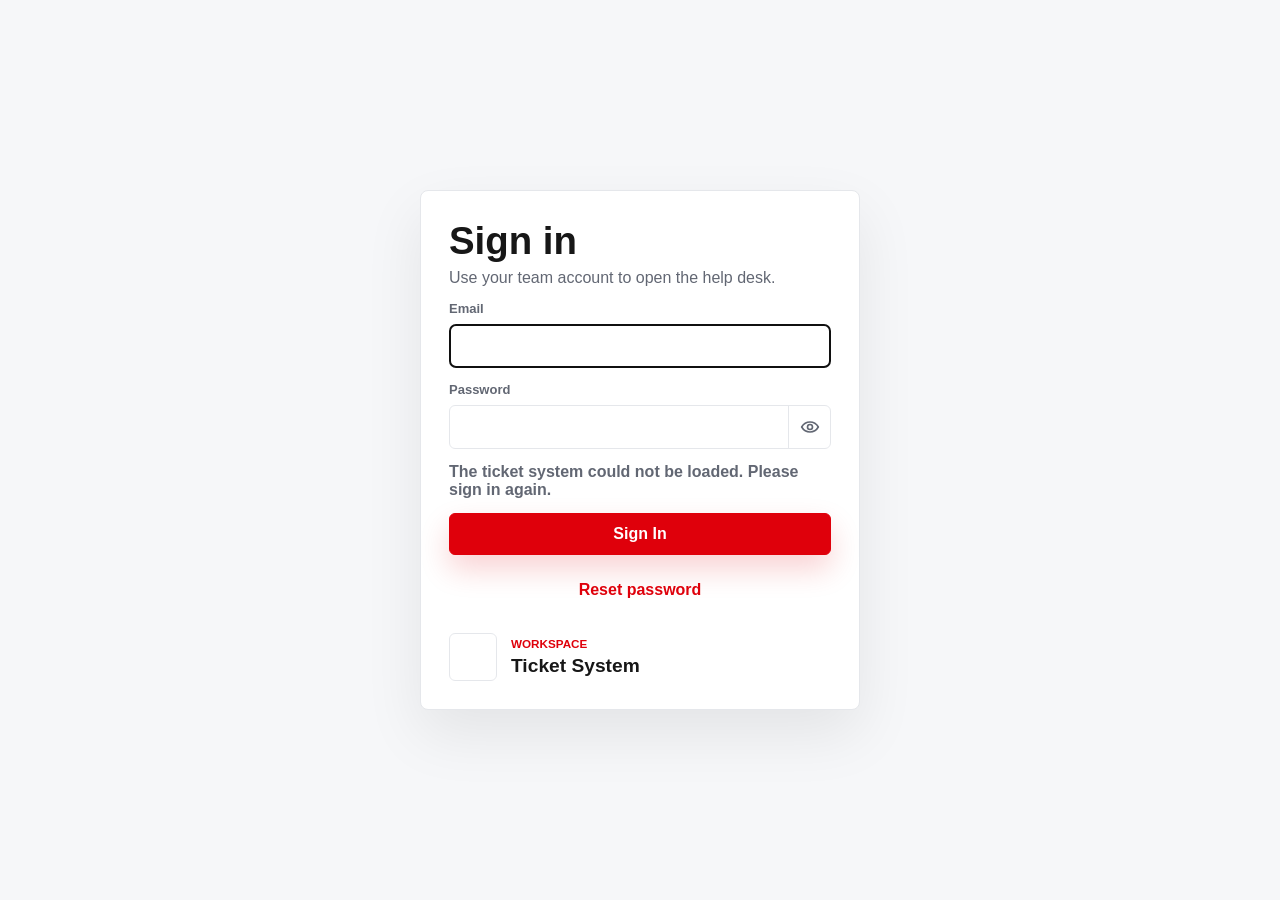
==== tickets/index.html @ 711ee420 "Tie users to companies" ====
<!doctype html>
<html lang="en">
  <head>
    <meta charset="UTF-8" />
    <meta name="viewport" content="width=device-width, initial-scale=1.0" />
    <title>Ticket System</title>
    <link rel="icon" href="/favicon.ico?v=ineedawebsite-20260621" type="image/x-icon" sizes="any" />
    <link rel="shortcut icon" href="/favicon.ico?v=ineedawebsite-20260621" type="image/x-icon" />
    <link rel="stylesheet" href="styles.css?v=20260627-user-companies" />
  </head>
  <body>
    <section class="login-screen" id="loginScreen">
      <div class="login-card" id="loginCard">
        <div class="brand">
          <div class="brand-logo" aria-hidden="true">
            <img data-brand-logo src="/logo.png" alt="" />
            <span>TS</span>
          </div>
          <div>
            <p class="eyebrow" data-brand-workspace>Workspace</p>
            <h1 data-brand-title>Ticket System</h1>
          </div>
        </div>

        <form class="login-form" id="loginForm">
          <div>
            <h2>Sign in</h2>
            <p>Use your team account to open the help desk.</p>
          </div>
          <label>
            Email
            <input id="loginEmail" type="email" autocomplete="username" required />
          </label>
          <label>
            Password
            <span class="password-control">
              <input id="loginPassword" type="password" autocomplete="current-password" required />
              <button class="password-toggle" id="toggleLoginPassword" type="button" data-password-toggle data-password-target="loginPassword" aria-label="Show password" aria-pressed="false">
                <svg class="eye-open" viewBox="0 0 24 24" aria-hidden="true" focusable="false">
                  <path d="M2 12s3.5-6 10-6 10 6 10 6-3.5 6-10 6S2 12 2 12z" />
                  <circle cx="12" cy="12" r="3" />
                </svg>
                <svg class="eye-closed" viewBox="0 0 24 24" aria-hidden="true" focusable="false">
                  <path d="M2 12s3.5-6 10-6c2.4 0 4.4.8 6 2" />
                  <path d="M22 12s-3.5 6-10 6c-2.4 0-4.4-.8-6-2" />
                  <path d="M9.9 9.9a3 3 0 0 1 4.2 4.2" />
                  <path d="M3 3l18 18" />
                </svg>
              </button>
            </span>
          </label>
          <p class="form-error" id="loginError" role="alert"></p>
          <button class="primary-button" type="submit">Sign In</button>
          <button class="link-button login-link" id="forgotPasswordButton" type="button">Reset password</button>
        </form>

        <form class="login-form" id="passwordResetRequestForm" hidden>
          <div>
            <h2>Reset password</h2>
            <p>Enter your account email and we will send a reset link.</p>
          </div>
          <label>
            Email
            <input id="resetEmailInput" type="email" autocomplete="username" required />
          </label>
          <p class="form-message" id="resetRequestMessage" role="status"></p>
          <button class="primary-button" type="submit">Send Reset Link</button>
          <button class="link-button login-link" id="backToLoginFromResetRequest" type="button">Back to Sign In</button>
        </form>

        <form class="login-form" id="passwordResetForm" hidden>
          <div>
            <h2>Set new password</h2>
            <p>Use at least 10 characters for your new password.</p>
          </div>
          <input id="resetPasswordToken" type="hidden" />
          <label>
            New password
            <span class="password-control">
              <input id="resetPasswordInput" type="password" autocomplete="new-password" minlength="10" required />
              <button class="password-toggle" type="button" data-password-toggle data-password-target="resetPasswordInput" aria-label="Show password" aria-pressed="false">
                <svg class="eye-open" viewBox="0 0 24 24" aria-hidden="true" focusable="false">
                  <path d="M2 12s3.5-6 10-6 10 6 10 6-3.5 6-10 6S2 12 2 12z" />
                  <circle cx="12" cy="12" r="3" />
                </svg>
                <svg class="eye-closed" viewBox="0 0 24 24" aria-hidden="true" focusable="false">
                  <path d="M2 12s3.5-6 10-6c2.4 0 4.4.8 6 2" />
                  <path d="M22 12s-3.5 6-10 6c-2.4 0-4.4-.8-6-2" />
                  <path d="M9.9 9.9a3 3 0 0 1 4.2 4.2" />
                  <path d="M3 3l18 18" />
                </svg>
              </button>
            </span>
          </label>
          <label>
            Confirm new password
            <span class="password-control">
              <input id="resetPasswordConfirmInput" type="password" autocomplete="new-password" minlength="10" required />
              <button class="password-toggle" type="button" data-password-toggle data-password-target="resetPasswordConfirmInput" aria-label="Show password" aria-pressed="false">
                <svg class="eye-open" viewBox="0 0 24 24" aria-hidden="true" focusable="false">
                  <path d="M2 12s3.5-6 10-6 10 6 10 6-3.5 6-10 6S2 12 2 12z" />
                  <circle cx="12" cy="12" r="3" />
                </svg>
                <svg class="eye-closed" viewBox="0 0 24 24" aria-hidden="true" focusable="false">
                  <path d="M2 12s3.5-6 10-6c2.4 0 4.4.8 6 2" />
                  <path d="M22 12s-3.5 6-10 6c-2.4 0-4.4-.8-6-2" />
                  <path d="M9.9 9.9a3 3 0 0 1 4.2 4.2" />
                  <path d="M3 3l18 18" />
                </svg>
              </button>
            </span>
          </label>
          <p class="form-message" id="resetPasswordMessage" role="status"></p>
          <button class="primary-button" type="submit">Reset Password</button>
          <button class="link-button login-link" id="backToLoginFromResetPassword" type="button">Back to Sign In</button>
        </form>

        <form class="login-form" id="passwordChangeForm" hidden>
          <div>
            <h2>Set password</h2>
            <p>Create your private password before entering the ticket system.</p>
          </div>
          <label>
            Current password
            <input id="currentPasswordInput" type="password" autocomplete="current-password" required />
          </label>
          <label>
            New password
            <input id="newPasswordInput" type="password" autocomplete="new-password" minlength="10" required />
          </label>
          <label>
            Confirm password
            <input id="confirmPasswordInput" type="password" autocomplete="new-password" minlength="10" required />
          </label>
          <p class="form-error" id="passwordChangeError" role="alert"></p>
          <button class="primary-button" type="submit">Save Password</button>
        </form>
      </div>
    </section>

    <div class="app-shell" id="appShell" hidden>
      <aside class="sidebar" aria-label="Ticket system navigation">
        <div class="brand">
          <div class="brand-logo" aria-hidden="true">
            <img data-brand-logo src="/logo.png" alt="" />
            <span>TS</span>
          </div>
          <div>
            <p class="eyebrow" data-brand-workspace>Workspace</p>
            <h1 data-brand-title>Ticket System</h1>
          </div>
        </div>

        <nav class="nav-list" aria-label="Primary">
          <button class="nav-item active" id="dashboardNav" type="button" data-view="dashboard">
            <span aria-hidden="true">⌂</span>
            <span>Dashboard</span>
          </button>
          <button class="nav-item" id="ticketsNav" type="button" data-view="tickets">
            <span aria-hidden="true">▤</span>
            <span>Tickets</span>
          </button>
          <button class="nav-item" id="reportsNav" type="button" data-view="reports">
            <span aria-hidden="true">◷</span>
            <span>Reports</span>
          </button>
          <button class="nav-item" id="aiChatNav" type="button" data-view="ai-chat">
            <span class="nav-icon" aria-hidden="true">
              <svg viewBox="0 0 24 24" focusable="false">
                <path d="M12 3l1.7 4.6L18 9.3l-4.3 1.7L12 15.5 10.3 11 6 9.3l4.3-1.7L12 3z" />
                <path d="M19 14l.9 2.4 2.1.9-2.1.8-.9 2.4-.9-2.4-2.1-.8 2.1-.9L19 14z" />
                <path d="M5 14l.8 2.1L8 17l-2.2.9L5 20l-.8-2.1L2 17l2.2-.9L5 14z" />
              </svg>
            </span>
            <span>AI Chat</span>
          </button>
          <button class="nav-item" id="settingsNav" type="button" data-view="settings">
            <span class="nav-icon" aria-hidden="true">
              <svg viewBox="0 0 24 24" focusable="false">
                <path d="M12 2.5l1.6 2.7 3.1.7.3 3.2 2.4 2-2.4 2 .3 3.2-3.1.7-1.6 2.7-2.2-2.3-3.1-.7-.3-3.2-2.4-2 2.4-2-.3-3.2 3.1-.7L12 2.5z" />
                <circle cx="12" cy="12" r="3.2" />
              </svg>
            </span>
            <span>Settings</span>
          </button>
        </nav>

        <button class="primary-button sidebar-create" id="newTicketButton" type="button">
          <span aria-hidden="true">＋</span>
          New Ticket
        </button>

        <div class="sidebar-section">
          <p class="section-label">Summary</p>
          <div class="mini-stat">
            <span>Open</span>
            <strong id="openCount">0</strong>
          </div>
          <div class="mini-stat">
            <span>Urgent</span>
            <strong id="urgentCount">0</strong>
          </div>
          <div class="mini-stat">
            <span>Resolved</span>
            <strong id="resolvedCount">0</strong>
          </div>
        </div>

        <div class="account-panel">
          <div>
            <span class="account-name-line">
              <span id="currentUserName">Signed in</span>
              <button class="theme-toggle" id="themeToggleButton" type="button" aria-label="Switch to dark mode" title="Switch to dark mode">
                <svg class="theme-sun" viewBox="0 0 24 24" aria-hidden="true" focusable="false">
                  <circle cx="12" cy="12" r="4" />
                  <path d="M12 2v2" />
                  <path d="M12 20v2" />
                  <path d="M4.9 4.9l1.4 1.4" />
                  <path d="M17.7 17.7l1.4 1.4" />
                  <path d="M2 12h2" />
                  <path d="M20 12h2" />
                  <path d="M4.9 19.1l1.4-1.4" />
                  <path d="M17.7 6.3l1.4-1.4" />
                </svg>
                <svg class="theme-moon" viewBox="0 0 24 24" aria-hidden="true" focusable="false">
                  <path d="M20 15.4A8 8 0 0 1 8.6 4 7 7 0 1 0 20 15.4z" />
                </svg>
              </button>
            </span>
            <small id="currentUserRole"></small>
          </div>
          <button class="secondary-button" id="logoutButton" type="button">Log Out</button>
        </div>
      </aside>

      <main class="main-content">
        <section class="dashboard-view" id="dashboardView">
          <header class="topbar">
            <div>
              <p class="eyebrow">Support Operations</p>
              <h2>Dashboard</h2>
            </div>
            <div class="topbar-actions">
              <button class="primary-button" id="newTicketTopButton" type="button">
                <span aria-hidden="true">＋</span>
                New Ticket
              </button>
            </div>
          </header>

          <section class="metrics-grid" aria-label="Queue metrics">
            <article class="metric">
              <span>New today</span>
              <strong id="newTodayCount">0</strong>
            </article>
            <article class="metric">
              <span>Average age</span>
              <strong id="averageAge">0d</strong>
            </article>
            <article class="metric">
              <span>Needs response</span>
              <strong id="needsResponseCount">0</strong>
            </article>
          </section>

          <section class="dashboard-grid">
            <article class="panel">
              <div class="panel-header">
                <div>
                  <p class="eyebrow">Workload</p>
                  <h3>Ticket Types</h3>
                </div>
              </div>
              <div class="type-summary" id="dashboardTypeSummary"></div>
            </article>

            <article class="panel">
              <div class="panel-header">
                <div>
                  <p class="eyebrow">Attention</p>
                  <h3>Priority Queue</h3>
                </div>
              </div>
              <div class="priority-list" id="priorityList"></div>
            </article>

            <article class="panel team-panel">
              <div class="panel-header">
                <div>
                  <p class="eyebrow">Team</p>
                  <h3>Users</h3>
                </div>
              </div>
              <div class="user-list" id="userList"></div>
            </article>
          </section>

          <section class="board" id="dashboardBoard" aria-label="Dashboard ticket board"></section>
        </section>

        <section class="tickets-view" id="ticketsView" hidden>
          <header class="queue-header">
            <div class="view-title">
              <div>
                <p class="eyebrow">Service Desk</p>
                <h2>All Active SR's</h2>
              </div>
            </div>
            <div class="quick-filters" id="typeFilters" aria-label="Quick filters"></div>
          </header>

          <section class="queue-tools" aria-label="Ticket filters">
            <div class="tool-buttons">
              <button class="outline-button" id="assigneeFilterButton" type="button">Assignees</button>
              <button class="outline-button" id="statusFilterButton" type="button">Statuses</button>
              <button class="outline-button" id="priorityFilterButton" type="button">Filters</button>
              <button class="link-button" id="clearFiltersButton" type="button">Clear All</button>
            </div>
            <label class="search-box">
              <span>⌕</span>
              <input id="searchInput" type="search" placeholder="Search in: ID, Title, Description, Notes" />
            </label>
          </section>

          <section class="filter-panel" id="filterPanel" hidden>
            <label>
              Status
              <select id="statusFilter">
                <option value="all">All statuses</option>
                <option value="New">New</option>
                <option value="Open">Open</option>
                <option value="In Progress">In Progress</option>
                <option value="Escalated">Escalated</option>
                <option value="Waiting on Customer">Waiting on Customer</option>
                <option value="User Responded">User Responded</option>
                <option value="Pending Vendor">Pending Vendor</option>
                <option value="On Hold">On Hold</option>
                <option value="Resolved">Resolved</option>
                <option value="Closed">Closed</option>
                <option value="Cancelled">Cancelled</option>
              </select>
            </label>
            <label>
              Assignee
              <select id="assigneeFilter"></select>
            </label>
            <label>
              Priority
              <select id="priorityFilter">
                <option value="all">All priorities</option>
                <option value="P1-Highest">P1-Highest</option>
                <option value="P2-High">P2-High</option>
                <option value="P3-Medium">P3-Medium</option>
                <option value="P4-Normal">P4-Normal</option>
                <option value="P5-Low">P5-Low</option>
              </select>
            </label>
          </section>

          <section class="table-wrap" aria-label="Service records">
            <table class="ticket-table">
              <thead>
                <tr>
                  <th><input id="selectAll" type="checkbox" aria-label="Select all tickets" /></th>
                  <th>ID</th>
                  <th>Status</th>
                  <th>Urgency</th>
                  <th>Request time</th>
                  <th>Request user</th>
                  <th>SR Type</th>
                  <th>Title</th>
                  <th>Priority</th>
                  <th>Assigned to</th>
                  <th>Category</th>
                  <th>Sub-Category</th>
                  <th>Modify User</th>
                </tr>
              </thead>
              <tbody id="ticketRows"></tbody>
            </table>
          </section>

          <footer class="queue-footer">
            <label>
              Page Size:
              <select id="pageSize">
                <option>25</option>
                <option>50</option>
                <option>100</option>
              </select>
            </label>
            <span id="pageSummary">0 - 0 of 0</span>
            <div class="pager">
              <button class="ghost-icon" type="button" aria-label="Previous page">‹</button>
              <button class="ghost-icon" type="button" aria-label="Next page">›</button>
            </div>
          </footer>
        </section>

        <section class="reports-view" id="reportsView" hidden>
          <header class="topbar">
            <div>
              <p class="eyebrow">Support Operations</p>
              <h2>Reports</h2>
            </div>
          </header>

          <section class="metrics-grid" aria-label="Ticket report metrics">
            <article class="metric">
              <span>Total tickets</span>
              <strong id="reportTotalCount">0</strong>
            </article>
            <article class="metric">
              <span>Active tickets</span>
              <strong id="reportActiveCount">0</strong>
            </article>
            <article class="metric">
              <span>Done tickets</span>
              <strong id="reportResolvedCount">0</strong>
            </article>
            <article class="metric">
              <span>High priority</span>
              <strong id="reportPriorityCount">0</strong>
            </article>
          </section>

          <section class="dashboard-grid">
            <article class="panel">
              <div class="panel-header">
                <div>
                  <p class="eyebrow">Status</p>
                  <h3>Status Breakdown</h3>
                </div>
              </div>
              <div class="report-list" id="reportStatusList"></div>
            </article>

            <article class="panel">
              <div class="panel-header">
                <div>
                  <p class="eyebrow">Category</p>
                  <h3>Category Breakdown</h3>
                </div>
              </div>
              <div class="report-list" id="reportCategoryList"></div>
            </article>
          </section>
        </section>

        <section class="ai-chat-view" id="aiChatView" hidden>
          <header class="topbar">
            <div>
              <p class="eyebrow">OpenAI Support</p>
              <h2>AI Chat</h2>
            </div>
          </header>

          <section class="chat-shell" aria-label="AI support chat">
            <div class="chat-header">
              <h3>Support Assistant</h3>
              <span class="status-pill">Ready</span>
            </div>
            <div class="chat-messages" id="aiChatMessages" aria-live="polite"></div>
            <form class="chat-form" id="aiChatForm">
              <label class="sr-only" for="aiChatInput">AI chat message</label>
              <textarea id="aiChatInput" rows="3" placeholder="Message AI Chat"></textarea>
              <button class="primary-button" id="aiChatSend" type="submit">Send</button>
            </form>
          </section>
        </section>

        <section class="settings-view" id="settingsView" hidden>
          <header class="topbar">
            <div>
              <p class="eyebrow">Administration</p>
              <h2 id="settingsTitle">Settings</h2>
            </div>
            <div class="topbar-actions">
              <button class="secondary-button" id="settingsBackButton" type="button" hidden>Back to Settings</button>
              <button class="primary-button" id="saveSettingsButton" type="button" hidden>Save</button>
            </div>
          </header>

          <section class="settings-home" id="settingsHome" aria-label="Settings directory">
            <div class="settings-search">
              <input id="settingsDirectorySearch" type="search" placeholder="Find a setting" />
            </div>

            <div class="settings-directory">
              <section class="settings-group">
                <div class="settings-group-icon" aria-hidden="true">
                  <svg viewBox="0 0 24 24" focusable="false">
                    <rect x="4" y="4" width="6" height="6" rx="1.4" />
                    <rect x="14" y="4" width="6" height="6" rx="1.4" />
                    <rect x="4" y="14" width="6" height="6" rx="1.4" />
                    <rect x="14" y="14" width="6" height="6" rx="1.4" />
                  </svg>
                </div>
                <div>
                  <h3>Categories</h3>
                  <div class="settings-links">
                    <button class="settings-link" type="button" data-settings-open="categories">Manage Categories</button>
                  </div>
                </div>
              </section>

              <section class="settings-group">
                <div class="settings-group-icon" aria-hidden="true">
                  <svg viewBox="0 0 24 24" focusable="false">
                    <circle cx="9" cy="8" r="3.2" />
                    <path d="M3.5 19c.8-3.2 2.6-4.8 5.5-4.8s4.7 1.6 5.5 4.8" />
                    <path d="M16 7h4" />
                    <path d="M18 5v4" />
                    <path d="M16.5 14.5h4" />
                    <path d="M16.5 18h4" />
                  </svg>
                </div>
                <div>
                  <h3>User Management</h3>
                  <div class="settings-links">
                    <button class="settings-link" type="button" data-settings-open="admins">Admins</button>
                    <button class="settings-link" type="button" data-settings-open="end-users">End Users</button>
                    <button class="settings-link" type="button" data-settings-open="companies">Companies</button>
                  </div>
                </div>
              </section>

              <section class="settings-group">
                <div class="settings-group-icon" aria-hidden="true">
                  <svg viewBox="0 0 24 24" focusable="false">
                    <path d="M5 4h14v5H5z" />
                    <path d="M5 15h14v5H5z" />
                    <path d="M8 9v6" />
                    <path d="M16 9v6" />
                  </svg>
                </div>
                <div>
                  <h3>Templates & Fields</h3>
                  <div class="settings-links">
                    <button class="settings-link" type="button" data-settings-open="statuses">Status Settings</button>
                    <button class="settings-link" type="button" data-settings-open="priorities">Priority Settings</button>
                  </div>
                </div>
              </section>
            </div>
          </section>

          <section class="settings-editor" id="settingsEditor" hidden>
            <section class="settings-grid" aria-label="Ticket settings">
              <article class="panel settings-panel settings-detail-panel" data-settings-panel="priorities" hidden>
                <div class="panel-header">
                  <div>
                    <p class="eyebrow">Templates & Fields</p>
                    <h3>Priority Settings</h3>
                  </div>
                  <button class="secondary-button" id="addPriorityButton" type="button">Add</button>
                </div>
                <div class="settings-list compact-settings-list" id="prioritySettingsList"></div>
              </article>

              <article class="panel settings-panel settings-detail-panel" data-settings-panel="statuses" hidden>
                <div class="panel-header">
                  <div>
                    <p class="eyebrow">Templates & Fields</p>
                    <h3>Status Settings</h3>
                  </div>
                  <button class="secondary-button" id="addStatusButton" type="button">Add</button>
                </div>
                <div class="settings-list compact-settings-list" id="statusSettingsList"></div>
              </article>

              <article class="panel settings-panel settings-detail-panel tech-settings-panel" data-settings-panel="users" hidden>
                <div class="panel-header">
                  <div>
                    <p class="eyebrow">User Management</p>
                    <h3 id="userSettingsHeading">Admins</h3>
                  </div>
                </div>
                <form class="settings-form" id="addUserForm">
                  <input id="newUserName" placeholder="Name" required />
                  <input id="newUserEmail" type="email" placeholder="Email" required />
                  <select id="newUserRole">
                    <option>Tier 1 Tech</option>
                    <option>Tier 2 Tech</option>
                    <option>Admin</option>
                    <option>End User</option>
                  </select>
                  <select id="newUserCompany"></select>
                  <input id="newUserPassword" type="password" placeholder="Temporary password" minlength="10" required />
                  <label class="check-label"><input id="newUserIsTech" type="checkbox" checked /> Tech</label>
                  <label class="check-label"><input id="newUserPortalAccess" type="checkbox" checked /> Portal</label>
                  <label class="check-label"><input id="newUserCanMonitorCompanies" type="checkbox" /> Monitor all</label>
                  <button class="secondary-button" type="submit">Add</button>
                </form>
                <div class="settings-list user-settings-list" id="userSettingsList"></div>
              </article>

              <article class="panel settings-panel settings-detail-panel company-settings-panel" data-settings-panel="companies" hidden>
                <div class="panel-header">
                  <div>
                    <p class="eyebrow">User Management</p>
                    <h3>Companies</h3>
                  </div>
                  <button class="secondary-button" id="addCompanyButton" type="button">Add</button>
                </div>
                <div class="company-settings-layout">
                  <aside class="company-list" id="companySettingsList" aria-label="Companies"></aside>
                  <form class="company-form" id="companySettingsForm">
                    <input id="companyId" type="hidden" />
                    <div class="company-form-grid">
                      <label class="company-field-wide">
                        Name *
                        <input id="companyName" required maxlength="160" />
                      </label>
                      <label>
                        Workspace Name
                        <input id="companyWorkspaceLabel" maxlength="80" placeholder="Workspace" />
                      </label>
                      <label>
                        Ticket System Name
                        <input id="companyAppTitle" maxlength="120" placeholder="Ticket System" />
                      </label>
                      <label>
                        Phone
                        <input id="companyPhone" maxlength="60" />
                      </label>
                      <label>
                        Address
                        <input id="companyAddress" maxlength="190" />
                      </label>
                      <label>
                        Address 2
                        <input id="companyAddress2" maxlength="190" />
                      </label>
                      <label>
                        City
                        <input id="companyCity" maxlength="100" />
                      </label>
                      <label>
                        State
                        <input id="companyState" maxlength="80" />
                      </label>
                      <label>
                        Zip
                        <input id="companyZip" maxlength="30" />
                      </label>
                      <label>
                        Default Theme
                        <select id="companyTheme">
                          <option value="light">Light</option>
                          <option value="dark">Dark</option>
                        </select>
                      </label>
                      <label class="company-field-full">
                        Notes
                        <textarea id="companyNotes" rows="4" maxlength="2000"></textarea>
                      </label>
                    </div>

                    <section class="company-logo-section" aria-label="Company logo">
                      <div class="company-logo-preview">
                        <img id="companyLogoPreview" alt="Company logo preview" />
                      </div>
                      <div class="company-logo-controls">
                        <strong>Company logo</strong>
                        <span id="companyLogoName">Default logo</span>
                        <div class="company-logo-actions">
                          <label class="secondary-button company-upload-button" for="companyLogoInput">Upload Logo</label>
                          <input class="sr-only" id="companyLogoInput" type="file" accept="image/png,image/jpeg,image/webp,image/gif,image/svg+xml" />
                          <button class="secondary-button" id="restoreCompanyLogoButton" type="button">Restore Default</button>
                        </div>
                      </div>
                    </section>

                    <div class="company-form-actions">
                      <label class="check-label"><input id="companyActive" type="checkbox" checked /> Active</label>
                      <div>
                        <button class="secondary-button" id="cancelCompanyButton" type="button">Cancel</button>
                        <button class="primary-button" type="submit">Save Company</button>
                      </div>
                    </div>
                  </form>
                </div>
              </article>

              <article class="panel settings-panel settings-detail-panel" data-settings-panel="categories" hidden>
                <div class="panel-header">
                  <div>
                    <p class="eyebrow">Categories</p>
                    <h3>Manage Categories</h3>
                  </div>
                  <div class="settings-actions">
                    <input id="categorySettingsSearch" type="search" placeholder="Search categories" />
                    <button class="secondary-button" id="addCategoryButton" type="button">Add</button>
                  </div>
                </div>
                <form class="category-add-form" id="categoryAddForm" hidden>
                  <div class="category-add-grid">
                    <label>
                      Category
                      <input id="newCategoryName" list="categoryAddLevelOneOptions" placeholder="Please select or type new" required />
                    </label>
                    <label>
                      Sub-Category
                      <input id="newSubCategoryName" list="categoryAddLevelTwoOptions" placeholder="Please select or type new" required />
                    </label>
                    <label>
                      Third Level Category
                      <input id="newThirdCategoryName" list="categoryAddLevelThreeOptions" placeholder="Please select or type new" />
                    </label>
                  </div>
                  <label>
                    Description
                    <textarea id="newCategoryDescription" rows="3"></textarea>
                  </label>
                  <div class="category-rules-grid">
                    <label class="check-label"><input id="newCategoryVisibleSsp" type="checkbox" checked /> Visible in SSP</label>
                    <label class="check-label"><input id="newCategoryVisibleAdmin" type="checkbox" checked /> Visible to admin</label>
                    <label class="check-label"><input id="newCategoryIncident" type="checkbox" checked /> Incident</label>
                    <label class="check-label"><input id="newCategoryRequest" type="checkbox" checked /> Request</label>
                    <label class="check-label"><input id="newCategoryChange" type="checkbox" checked /> Change</label>
                    <label class="check-label"><input id="newCategoryProblem" type="checkbox" checked /> Problem</label>
                  </div>
                  <div class="category-form-actions">
                    <button class="primary-button" type="submit" data-category-add-mode="done">Done</button>
                    <button class="secondary-button" id="cancelCategoryAddButton" type="button">Cancel</button>
                    <button class="secondary-button" type="submit" data-category-add-mode="new">Save & New</button>
                  </div>
                </form>
                <datalist id="categoryAddLevelOneOptions"></datalist>
                <datalist id="categoryAddLevelTwoOptions"></datalist>
                <datalist id="categoryAddLevelThreeOptions"></datalist>
                <datalist id="categoryLevelOneOptions"></datalist>
                <datalist id="categoryLevelTwoOptions"></datalist>
                <datalist id="categoryLevelThreeOptions"></datalist>
                <div class="settings-list category-settings-list" id="categorySettingsList"></div>
              </article>
            </section>
          </section>
        </section>

        <section class="ticket-detail" id="detailView" hidden>
          <header class="detail-header">
            <button class="ghost-icon" id="backButton" type="button" title="Go back" aria-label="Go back">‹</button>
            <div class="detail-title-block">
              <p id="detailType">Incident 0000</p>
              <input id="detailTitle" aria-label="Ticket title" />
            </div>
            <div class="detail-actions">
              <button class="secondary-button" id="editTicketButton" type="button">Edit Ticket</button>
              <button class="ghost-icon" type="button" title="Share" aria-label="Share">⌯</button>
              <button class="ghost-icon" type="button" title="More" aria-label="More">⋮</button>
            </div>
          </header>

          <div class="summary-strip">
            <div>
              <span>Priority</span>
              <select class="detail-select priority-select" id="detailPriority"></select>
            </div>
            <div>
              <span>Categories</span>
              <div class="chip-row" id="detailCategories"></div>
            </div>
            <div>
              <span>Assignee</span>
              <strong id="detailAssignee"></strong>
            </div>
            <div>
              <span>Status</span>
              <select class="detail-select status-select" id="detailStatus"></select>
            </div>
          </div>

          <article class="detail-card">
            <div class="tabs" role="tablist">
              <button class="tab active" data-tab="details" type="button">Ticket Details</button>
              <button class="tab" data-tab="ai" type="button">AI Assist</button>
              <button class="tab" data-tab="journey" type="button">Journey</button>
              <button class="tab" data-tab="attachments" type="button">Attachments</button>
              <button class="tab" data-tab="related" type="button">Related Items</button>
            </div>
            <div class="tab-panel" id="detailPanel"></div>
          </article>
        </section>
      </main>
    </div>

    <aside class="compose-panel" id="composePanel" hidden aria-label="Create or edit ticket">
      <form id="ticketForm">
        <div class="compose-top">
          <label>
            Type
            <select id="typeInput">
              <option>Incident</option>
              <option>Problem</option>
              <option>Request</option>
              <option>Change</option>
            </select>
          </label>
          <label>
            Template
            <select id="templateInput">
              <option>DEFAULT</option>
              <option>ACCESS REQUEST</option>
              <option>OFFBOARDING</option>
              <option>HARDWARE ISSUE</option>
            </select>
          </label>
          <button class="ghost-icon" id="closeComposeButton" type="button" title="Close" aria-label="Close">×</button>
        </div>

        <input id="ticketId" type="hidden" />
        <input class="title-input" id="titleInput" required placeholder="DEFAULT" />

        <div class="compose-strip">
          <label>
            Priority
            <select id="priorityInput">
              <option>P1-Highest</option>
              <option>P2-High</option>
              <option>P3-Medium</option>
              <option>P4-Normal</option>
              <option>P5-Low</option>
            </select>
          </label>
          <label>
            Category
            <select id="categoryInput">
              <option>Application</option>
              <option>Hardware</option>
              <option>Account</option>
              <option>Access</option>
            </select>
          </label>
          <label>
            Assignee
            <select id="assigneeInput">
              <option value="">Unassigned</option>
            </select>
          </label>
          <label>
            Status
            <select id="statusInput">
              <option>New</option>
              <option>Open</option>
              <option>In Progress</option>
              <option>Escalated</option>
              <option>Waiting on Customer</option>
              <option>User Responded</option>
              <option>Pending Vendor</option>
              <option>On Hold</option>
              <option>Resolved</option>
              <option>Closed</option>
              <option>Cancelled</option>
            </select>
          </label>
        </div>

        <section class="form-section">
          <h2>General Details</h2>
          <label>
            Description *
            <textarea id="descriptionInput" required rows="7" placeholder="Type your Description here..."></textarea>
          </label>
          <div class="form-grid">
            <label>
              Urgency *
              <select id="urgencyInput">
                <option>Low - Not Urgent</option>
                <option>Normal - Within a week</option>
                <option>High - By the end of tomorrow</option>
                <option>Urgent - Immediately</option>
              </select>
            </label>
            <label>
              Impact *
              <select id="impactInput">
                <option>Individual user</option>
                <option>Department</option>
                <option>Organization</option>
              </select>
            </label>
          </div>
          <div class="form-grid">
            <label>
              Request user *
              <input id="requestUserInput" required placeholder="Select" />
            </label>
            <label>
              Asset ID
              <input id="assetInput" placeholder="Select" />
            </label>
          </div>
        </section>

        <div class="compose-actions">
          <button class="link-button" type="button">Add Attachment</button>
          <div>
            <button class="secondary-button" id="cancelButton" type="button">Cancel</button>
            <button class="primary-button" type="submit">Create</button>
          </div>
        </div>
      </form>
    </aside>

    <script src="categories.js?v=20260626"></script>
    <script src="app.js?v=20260627-user-companies"></script>
  </body>
</html>
---- tickets/styles.css ----
:root {
  color-scheme: light;
  --bg: #f6f7f9;
  --panel: #ffffff;
  --ink: #171717;
  --muted: #626773;
  --line: #e5e7eb;
  --red: #df000b;
  --red-dark: #b80008;
  --red-soft: #ffe7e8;
  --panel-soft: #fbfbfc;
  --row-hover: #fffafa;
  --gray-chip: #eef0f3;
  --dark-chip: #555b66;
  --shadow: 0 24px 60px rgba(17, 17, 17, 0.08);
  font-family: Arial, Helvetica, sans-serif;
}

:root[data-theme="dark"] {
  color-scheme: dark;
  --bg: #111214;
  --panel: #1b1d21;
  --ink: #f4f5f7;
  --muted: #a9afbb;
  --line: #343842;
  --red: #ff343d;
  --red-dark: #ff5960;
  --red-soft: rgba(255, 52, 61, 0.16);
  --panel-soft: #23262c;
  --row-hover: #2a2023;
  --gray-chip: #2f333b;
  --dark-chip: #8b93a1;
  --shadow: 0 24px 60px rgba(0, 0, 0, 0.34);
}

* {
  box-sizing: border-box;
}

body {
  min-width: 320px;
  margin: 0;
  color: var(--ink);
  background: var(--bg);
}

button,
input,
select,
textarea {
  font: inherit;
}

button {
  cursor: pointer;
}

.login-screen {
  display: grid;
  min-height: 100vh;
  place-items: center;
  padding: 24px;
}

.login-card {
  display: grid;
  width: min(440px, 100%);
  gap: 22px;
  border: 1px solid var(--line);
  border-radius: 8px;
  padding: 28px;
  background: var(--panel);
  box-shadow: var(--shadow);
}

.login-form {
  display: grid;
  gap: 14px;
}

.login-form h2 {
  margin-bottom: 6px;
}

.login-form p {
  color: var(--muted);
}

.login-form label {
  display: grid;
  gap: 8px;
  color: var(--muted);
  font-weight: 900;
}

.login-form input {
  min-height: 44px;
  border: 1px solid var(--line);
  border-radius: 6px;
  padding: 0 12px;
  color: var(--ink);
  background: var(--panel);
}

.password-control {
  position: relative;
  display: block;
}

.password-control input {
  width: 100%;
  padding-right: 46px;
}

.password-toggle {
  position: absolute;
  top: 1px;
  right: 1px;
  display: grid;
  width: 42px;
  height: calc(100% - 2px);
  min-height: 42px;
  place-items: center;
  border: 0;
  border-left: 1px solid var(--line);
  border-radius: 0 6px 6px 0;
  color: var(--muted);
  background: transparent;
}

.password-toggle:hover,
.password-toggle:focus-visible {
  color: var(--red);
}

.password-toggle svg {
  grid-area: 1 / 1;
  width: 20px;
  height: 20px;
  fill: none;
  stroke: currentColor;
  stroke-linecap: round;
  stroke-linejoin: round;
  stroke-width: 2;
}

.password-toggle .eye-closed,
.password-toggle[aria-pressed="true"] .eye-open {
  display: none;
}

.password-toggle[aria-pressed="true"] .eye-closed {
  display: block;
}

.form-error {
  min-height: 20px;
  color: var(--red-dark);
  font-weight: 900;
}

.form-message {
  min-height: 20px;
  color: var(--muted);
  font-weight: 900;
}

.form-message.error {
  color: var(--red-dark);
}

.form-error.success-message {
  color: #15803d;
}

.login-link {
  justify-self: center;
  padding: 2px 0;
}

.app-shell {
  display: grid;
  min-height: 100vh;
  grid-template-columns: 280px minmax(0, 1fr);
}

.sidebar {
  display: flex;
  flex-direction: column;
  position: sticky;
  top: 0;
  align-self: start;
  min-height: 100vh;
  gap: 18px;
  padding: 22px;
  border-right: 1px solid var(--line);
  background: var(--panel);
}

.brand {
  order: 1;
  display: flex;
  align-items: center;
  gap: 14px;
}

.brand-logo {
  display: grid;
  width: 48px;
  height: 48px;
  place-items: center;
  flex: 0 0 48px;
  overflow: hidden;
  border: 1px solid var(--line);
  border-radius: 6px;
  color: var(--panel);
  background: var(--panel);
  font-weight: 900;
}

.brand-logo img {
  max-width: 88%;
  max-height: 88%;
  object-fit: contain;
}

.brand-logo span {
  display: none;
}

.eyebrow,
.section-label {
  margin: 0 0 5px;
  color: var(--red);
  font-size: 0.73rem;
  font-weight: 900;
  letter-spacing: 0;
  text-transform: uppercase;
}

h1,
h2,
h3,
h4,
p {
  margin: 0;
  letter-spacing: 0;
}

h1 {
  font-size: 1.2rem;
}

h2 {
  font-size: clamp(1.7rem, 4vw, 2.4rem);
}

h3 {
  font-size: 1.05rem;
}

.nav-list {
  order: 2;
  display: grid;
  gap: 8px;
}

.nav-item {
  display: flex;
  min-height: 44px;
  align-items: center;
  gap: 12px;
  border: 0;
  border-radius: 6px;
  padding: 0 12px;
  color: var(--muted);
  background: transparent;
  text-align: left;
  font-weight: 900;
}

.nav-item span:first-child {
  display: grid;
  width: 26px;
  height: 26px;
  place-items: center;
  font-size: 1.1rem;
  flex: 0 0 26px;
  overflow: hidden;
}

.nav-item svg {
  width: 18px;
  height: 18px;
  fill: none;
  stroke: currentColor;
  stroke-linecap: round;
  stroke-linejoin: round;
  stroke-width: 2;
}

.nav-item.active,
.nav-item:hover {
  color: var(--red);
  background: var(--red-soft);
}

.sidebar-create {
  order: 3;
  width: 100%;
}

.sidebar-section {
  order: 5;
  display: grid;
  gap: 8px;
}

.mini-stat {
  display: flex;
  min-height: 36px;
  align-items: center;
  justify-content: space-between;
  border-top: 1px solid var(--line);
  color: var(--muted);
}

.mini-stat strong {
  color: var(--ink);
}

.account-panel {
  order: 4;
  display: grid;
  gap: 10px;
  border-top: 1px solid var(--line);
  padding-top: 14px;
}

.account-panel span,
.account-panel small {
  display: block;
}

.account-name-line {
  display: flex;
  align-items: center;
  gap: 8px;
}

.account-panel span {
  font-weight: 900;
}

.account-panel small {
  margin-top: 3px;
  color: var(--muted);
}

.theme-toggle {
  display: inline-grid;
  width: 30px;
  height: 30px;
  flex: 0 0 30px;
  place-items: center;
  border: 1px solid var(--line);
  border-radius: 999px;
  color: var(--muted);
  background: var(--panel-soft);
}

.theme-toggle:hover,
.theme-toggle:focus-visible {
  color: var(--red);
}

.theme-toggle svg {
  grid-area: 1 / 1;
  width: 17px;
  height: 17px;
  fill: none;
  stroke: currentColor;
  stroke-linecap: round;
  stroke-linejoin: round;
  stroke-width: 2;
}

.theme-toggle .theme-moon,
:root[data-theme="dark"] .theme-toggle .theme-sun {
  display: none;
}

:root[data-theme="dark"] .theme-toggle .theme-moon {
  display: block;
}

.main-content {
  display: flex;
  flex-direction: column;
  gap: 22px;
  min-width: 0;
  padding: 28px;
}

.dashboard-view,
.tickets-view,
.reports-view,
.ai-chat-view,
.settings-view,
.ticket-detail {
  display: grid;
  gap: 22px;
}

.app-shell[hidden],
.login-screen[hidden],
.login-form[hidden],
.dashboard-view[hidden],
.tickets-view[hidden],
.reports-view[hidden],
.ai-chat-view[hidden],
.settings-view[hidden],
.ticket-detail[hidden],
.filter-panel[hidden],
.compose-panel[hidden] {
  display: none;
}

.topbar,
.queue-header {
  display: flex;
  align-items: center;
  justify-content: space-between;
  gap: 18px;
}

.topbar-actions,
.tool-buttons,
.pager,
.detail-actions,
.compose-actions > div {
  display: flex;
  align-items: center;
  gap: 10px;
}

.icon-button,
.ghost-icon,
.primary-button,
.secondary-button,
.outline-button,
.link-button {
  display: inline-flex;
  min-height: 42px;
  align-items: center;
  justify-content: center;
  gap: 8px;
  border-radius: 6px;
  border: 1px solid var(--line);
  padding: 0 14px;
  color: var(--ink);
  background: var(--panel);
  font-weight: 900;
}

.icon-button,
.ghost-icon {
  width: 42px;
  padding: 0;
  font-size: 1.15rem;
}

.primary-button {
  border-color: var(--red);
  color: var(--panel);
  background: var(--red);
  box-shadow: 0 14px 30px rgba(223, 0, 11, 0.18);
}

.primary-button:hover {
  background: var(--red-dark);
}

.link-button {
  border-color: transparent;
  color: var(--red);
  background: transparent;
}

.outline-button,
.secondary-button {
  color: var(--ink);
}

.metrics-grid,
.dashboard-grid {
  display: grid;
  grid-template-columns: repeat(3, minmax(0, 1fr));
  gap: 12px;
}

.dashboard-grid {
  grid-template-columns: minmax(260px, 0.8fr) minmax(320px, 1.2fr);
}

.metric,
.panel,
.queue-tools,
.filter-panel,
.table-wrap,
.queue-footer,
.detail-card,
.compose-panel {
  border: 1px solid var(--line);
  border-radius: 8px;
  background: var(--panel);
}

.metric {
  min-height: 92px;
  padding: 18px;
}

.metric span {
  color: var(--muted);
  font-size: 0.88rem;
  font-weight: 700;
}

.metric strong {
  display: block;
  margin-top: 8px;
  font-size: 1.85rem;
}

.panel {
  display: grid;
  gap: 18px;
  padding: 18px;
}

.panel-header {
  display: flex;
  align-items: center;
  justify-content: space-between;
  gap: 12px;
}

.type-summary,
.priority-list,
.ticket-list,
.user-list {
  display: grid;
  gap: 10px;
}

.type-row,
.priority-item {
  display: flex;
  min-height: 46px;
  align-items: center;
  justify-content: space-between;
  border: 1px solid var(--line);
  border-radius: 6px;
  padding: 0 12px;
  background: var(--panel);
}

.priority-item {
  display: grid;
  grid-template-columns: auto minmax(0, 1fr);
  gap: 4px 10px;
  text-align: left;
}

.priority-item strong {
  overflow: hidden;
  text-overflow: ellipsis;
  white-space: nowrap;
}

.priority-item small {
  grid-column: 2;
  color: var(--muted);
}

.team-panel {
  grid-column: 1 / -1;
}

.user-row {
  display: grid;
  grid-template-columns: 42px minmax(0, 1fr) auto;
  gap: 12px;
  align-items: center;
  border: 1px solid var(--line);
  border-radius: 6px;
  padding: 10px 12px;
}

.user-avatar {
  display: grid;
  width: 42px;
  height: 42px;
  place-items: center;
  border-radius: 50%;
  color: var(--panel);
  background: var(--red);
  font-weight: 900;
}

.user-row div:nth-child(2) {
  display: grid;
  gap: 3px;
  min-width: 0;
}

.user-row span,
.user-row small {
  overflow: hidden;
  color: var(--muted);
  text-overflow: ellipsis;
  white-space: nowrap;
}

.board {
  display: grid;
  grid-template-columns: repeat(auto-fit, minmax(230px, 1fr));
  gap: 14px;
  align-items: start;
}

.column {
  display: grid;
  min-height: 300px;
  gap: 12px;
}

.column-header {
  display: flex;
  align-items: center;
  justify-content: space-between;
  min-height: 42px;
}

.column-count {
  display: grid;
  min-width: 28px;
  height: 28px;
  place-items: center;
  border-radius: 6px;
  color: var(--muted);
  background: var(--line);
  font-weight: 900;
}

.ticket-card {
  display: grid;
  gap: 12px;
  border: 1px solid var(--line);
  border-left: 5px solid var(--red);
  border-radius: 8px;
  padding: 14px;
  background: var(--panel);
  box-shadow: 0 8px 18px rgba(17, 17, 17, 0.04);
  text-align: left;
}

.ticket-card:hover {
  border-color: rgba(223, 0, 11, 0.45);
  box-shadow: 0 16px 34px rgba(17, 17, 17, 0.08);
}

.ticket-card h4 {
  font-size: 0.98rem;
  line-height: 1.3;
}

.ticket-meta,
.ticket-footer {
  display: flex;
  flex-wrap: wrap;
  gap: 8px;
  align-items: center;
  color: var(--muted);
  font-size: 0.82rem;
}

.empty-state {
  min-height: 110px;
  border: 1px dashed #c6d0d5;
  border-radius: 8px;
  display: grid;
  place-items: center;
  padding: 18px;
  color: var(--muted);
  text-align: center;
  background: rgba(255, 255, 255, 0.52);
}

.quick-filters {
  display: grid;
  grid-template-columns: repeat(5, minmax(110px, 1fr));
  min-width: min(680px, 100%);
  overflow: hidden;
  border-radius: 26px;
  background: var(--panel);
}

.type-filter {
  display: flex;
  min-height: 52px;
  align-items: center;
  justify-content: center;
  gap: 9px;
  border: 0;
  border-left: 1px solid var(--line);
  color: var(--ink);
  background: var(--panel);
  font-weight: 700;
}

.type-filter:first-child {
  border-left: 0;
}

.type-filter.active {
  color: var(--panel);
  background: var(--red);
}

.type-filter strong {
  display: inline-grid;
  min-width: 22px;
  height: 22px;
  place-items: center;
  border-radius: 50%;
  background: rgba(255, 255, 255, 0.18);
  font-size: 12px;
}

.queue-tools {
  display: flex;
  align-items: center;
  justify-content: space-between;
  gap: 14px;
  padding: 16px 26px;
}

.search-box {
  display: flex;
  width: min(430px, 100%);
  min-height: 42px;
  align-items: center;
  gap: 8px;
  border: 1px solid var(--line);
  border-radius: 24px;
  padding: 0 14px;
  color: var(--muted);
}

.search-box input {
  width: 100%;
  min-width: 0;
  border: 0;
  outline: 0;
  background: transparent;
}

.filter-panel {
  display: grid;
  grid-template-columns: repeat(3, minmax(160px, 1fr));
  gap: 12px;
  padding: 16px;
}

label {
  display: grid;
  gap: 7px;
  color: var(--muted);
  font-size: 13px;
  font-weight: 900;
}

label input,
label select,
label textarea,
.title-input,
.settings-search input,
.settings-form input,
.settings-form select,
.settings-actions input,
.setting-input {
  width: 100%;
  min-width: 0;
  border: 1px solid var(--line);
  border-radius: 5px;
  padding: 10px 12px;
  color: var(--ink);
  background: var(--panel);
}

.settings-home,
.settings-editor {
  display: grid;
  gap: 28px;
}

.settings-home[hidden],
.settings-editor[hidden],
.settings-detail-panel[hidden] {
  display: none;
}

.settings-search {
  display: flex;
  justify-content: center;
}

.settings-search input {
  width: min(560px, 100%);
  min-height: 48px;
  border-radius: 999px;
  padding: 0 18px;
  background: var(--panel);
}

.settings-directory {
  display: grid;
  grid-template-columns: repeat(auto-fit, minmax(250px, 1fr));
  gap: 56px 48px;
  align-items: start;
  padding: 6px 0 18px;
}

.settings-group {
  display: grid;
  grid-template-columns: 48px minmax(0, 1fr);
  gap: 16px;
  align-items: start;
}

.settings-group-icon {
  display: grid;
  width: 44px;
  height: 44px;
  place-items: center;
  color: #7187df;
}

.settings-group-icon svg {
  width: 42px;
  height: 42px;
  fill: none;
  stroke: currentColor;
  stroke-linecap: round;
  stroke-linejoin: round;
  stroke-width: 1.6;
}

.settings-group h3 {
  margin: 0;
  font-size: 1.08rem;
}

.settings-links {
  display: grid;
  gap: 12px;
  margin-top: 14px;
}

.settings-link {
  width: fit-content;
  border: 0;
  padding: 0;
  color: var(--ink);
  background: transparent;
  font: inherit;
  text-align: left;
}

.settings-link:hover,
.settings-link:focus-visible {
  color: var(--red);
}

.settings-grid {
  display: grid;
  grid-template-columns: minmax(0, 1fr);
  gap: 12px;
  align-items: start;
}

.settings-panel {
  align-content: start;
}

.settings-detail-panel {
  width: min(1120px, 100%);
}

.settings-actions,
.settings-form {
  display: flex;
  align-items: center;
  gap: 10px;
}

.settings-actions {
  min-width: min(430px, 100%);
}

.settings-form {
  display: grid;
  grid-template-columns: minmax(130px, 1fr) minmax(190px, 1.2fr) minmax(130px, 0.8fr) minmax(150px, 0.9fr) minmax(160px, 0.9fr) auto auto auto auto;
}

.settings-list {
  display: grid;
  gap: 8px;
}

.category-add-form {
  display: grid;
  gap: 14px;
  border: 1px solid var(--line);
  border-radius: 8px;
  padding: 16px;
  background: var(--panel-soft);
}

.category-add-form[hidden] {
  display: none;
}

.category-add-grid {
  display: grid;
  grid-template-columns: repeat(3, minmax(0, 1fr));
  gap: 10px;
}

.category-rules-grid,
.category-row-flags {
  display: flex;
  flex-wrap: wrap;
  gap: 10px 14px;
  align-items: center;
}

.category-form-actions {
  display: flex;
  flex-wrap: wrap;
  gap: 10px;
}

.company-settings-panel {
  width: min(1180px, 100%);
}

.company-settings-layout {
  display: grid;
  grid-template-columns: minmax(220px, 280px) minmax(0, 1fr);
  gap: 16px;
  align-items: start;
}

.company-list {
  display: grid;
  gap: 8px;
}

.company-list-item {
  display: grid;
  gap: 5px;
  min-height: 86px;
  border: 1px solid var(--line);
  border-radius: 6px;
  padding: 12px;
  color: var(--ink);
  background: var(--panel-soft);
  text-align: left;
}

.company-list-item:hover,
.company-list-item.active {
  border-color: var(--red);
  background: var(--red-soft);
}

.company-list-item span,
.company-list-item small {
  min-width: 0;
  overflow: hidden;
  color: var(--muted);
  text-overflow: ellipsis;
  white-space: nowrap;
}

.company-list-item small {
  font-weight: 900;
}

.company-form {
  display: grid;
  gap: 16px;
  border: 1px solid var(--line);
  border-radius: 8px;
  padding: 16px;
  background: var(--panel-soft);
}

.company-form-grid {
  display: grid;
  grid-template-columns: repeat(2, minmax(0, 1fr));
  gap: 12px;
}

.company-field-wide,
.company-field-full {
  grid-column: 1 / -1;
}

.company-logo-section {
  display: grid;
  grid-template-columns: 144px minmax(0, 1fr);
  gap: 16px;
  align-items: center;
  border: 1px solid var(--line);
  border-radius: 8px;
  padding: 14px;
  background: var(--panel);
}

.company-logo-preview {
  display: grid;
  width: 144px;
  height: 96px;
  place-items: center;
  border: 1px dashed var(--line);
  border-radius: 6px;
  padding: 10px;
  background: var(--panel);
}

.company-logo-preview img {
  max-width: 100%;
  max-height: 100%;
  object-fit: contain;
}

.company-logo-controls {
  display: grid;
  gap: 8px;
  min-width: 0;
}

.company-logo-controls span {
  min-width: 0;
  overflow: hidden;
  color: var(--muted);
  text-overflow: ellipsis;
  white-space: nowrap;
}

.company-logo-actions,
.company-form-actions,
.company-form-actions > div {
  display: flex;
  flex-wrap: wrap;
  gap: 10px;
  align-items: center;
}

.company-form-actions {
  justify-content: space-between;
}

.company-upload-button {
  display: inline-flex;
  min-height: 41px;
  align-items: center;
  justify-content: center;
}

.compact-settings-list {
  max-height: 420px;
  overflow: auto;
}

.category-settings-list {
  max-height: min(560px, 62vh);
  overflow: auto;
}

.setting-row {
  display: grid;
  grid-template-columns: minmax(0, 1fr) auto auto;
  gap: 8px;
  align-items: center;
  border: 1px solid var(--line);
  border-radius: 6px;
  padding: 8px;
  background: var(--panel-soft);
}

.status-setting-row {
  grid-template-columns: minmax(0, 1fr) auto auto auto;
}

.category-setting-row {
  grid-template-columns: minmax(130px, 1fr) minmax(140px, 1fr) minmax(140px, 1fr) minmax(160px, 1.2fr) minmax(280px, 1.4fr) auto;
}

.category-row-flags {
  min-width: 0;
}

.user-setting-row {
  grid-template-columns: minmax(130px, 1fr) minmax(190px, 1.2fr) minmax(130px, 0.8fr) minmax(150px, 0.9fr) minmax(160px, 0.9fr) auto auto auto auto auto;
}

.check-label {
  display: inline-flex;
  align-items: center;
  gap: 6px;
  color: var(--muted);
  font-size: 12px;
  font-weight: 900;
  white-space: nowrap;
}

.check-label input {
  width: auto;
  min-width: 0;
  margin: 0;
}

.table-wrap {
  overflow: auto;
}

.ticket-table {
  width: 100%;
  min-width: 1320px;
  border-collapse: collapse;
  font-size: 13px;
}

.ticket-table th,
.ticket-table td {
  height: 45px;
  border-bottom: 1px solid var(--line);
  border-right: 1px solid var(--line);
  padding: 0 12px;
  text-align: left;
  white-space: nowrap;
}

.ticket-table th {
  position: sticky;
  top: 0;
  z-index: 1;
  background: var(--panel-soft);
  font-weight: 700;
}

.ticket-table th:first-child,
.ticket-table td:first-child {
  width: 44px;
  text-align: center;
}

.ticket-table tbody tr:hover {
  background: var(--row-hover);
}

.title-cell {
  max-width: 360px;
  overflow: hidden;
  text-overflow: ellipsis;
}

.id-button {
  border: 0;
  color: var(--ink);
  background: transparent;
}

.id-button:hover {
  color: var(--red);
  text-decoration: underline;
}

.status-pill,
.chip {
  display: inline-flex;
  min-height: 25px;
  align-items: center;
  border-radius: 6px;
  padding: 0 12px;
  font-size: 12px;
  font-weight: 900;
}

.status-pill,
.dark-chip {
  color: var(--panel);
  background: var(--dark-chip);
}

.red-chip {
  color: var(--panel);
  background: var(--red);
}

.gray-chip {
  color: var(--ink);
  background: var(--gray-chip);
}

.queue-footer {
  display: flex;
  min-height: 56px;
  align-items: center;
  justify-content: flex-end;
  gap: 24px;
  padding: 0 22px;
  color: var(--ink);
  font-size: 13px;
}

.queue-footer label {
  display: flex;
  align-items: center;
  gap: 8px;
}

.queue-footer select {
  width: 76px;
  padding: 7px;
}

.detail-header {
  display: grid;
  grid-template-columns: auto minmax(0, 1fr) auto;
  align-items: start;
  gap: 12px;
}

.detail-title-block {
  display: grid;
  gap: 6px;
}

.detail-title-block p,
.summary-strip span {
  color: var(--muted);
  font-size: 13px;
}

#detailTitle {
  width: 100%;
  border: 0;
  outline: 0;
  color: var(--ink);
  background: transparent;
  font-size: clamp(22px, 4vw, 28px);
}

.summary-strip {
  display: grid;
  grid-template-columns: minmax(170px, 0.6fr) minmax(220px, 1.4fr) minmax(160px, 0.6fr) minmax(200px, 0.8fr);
  gap: 22px;
  align-items: end;
}

.summary-strip > div {
  display: grid;
  gap: 7px;
}

.detail-select {
  width: 100%;
  min-height: 36px;
  border: 1px solid var(--line);
  border-radius: 6px;
  padding: 0 10px;
  color: var(--ink);
  background: var(--panel);
  font-weight: 900;
}

.priority-select {
  border-color: var(--red);
  color: var(--red-dark);
  background: var(--red-soft);
}

.status-select {
  border-color: var(--dark-chip);
}

.chip-row {
  display: flex;
  flex-wrap: wrap;
  gap: 8px;
}

.detail-card {
  overflow: hidden;
  box-shadow: var(--shadow);
}

.tabs {
  display: flex;
  gap: 34px;
  padding: 24px 42px 0;
  border-bottom: 1px solid var(--line);
}

.tab {
  min-height: 46px;
  border: 0;
  border-bottom: 3px solid transparent;
  color: var(--muted);
  background: transparent;
  font-weight: 700;
}

.tab.active {
  color: var(--ink);
  border-bottom-color: var(--red);
}

.tab-panel {
  min-height: 430px;
  padding: 28px 56px 46px;
}

.accordion-section {
  display: grid;
  gap: 18px;
  border-bottom: 1px solid var(--line);
  padding: 0 0 26px;
  margin-bottom: 22px;
}

.detail-grid {
  display: grid;
  grid-template-columns: repeat(2, minmax(0, 1fr));
  gap: 18px 28px;
  margin: 0;
}

.detail-grid div {
  display: grid;
  gap: 7px;
}

.detail-grid .wide {
  grid-column: 1 / -1;
}

dt {
  color: var(--muted);
  font-size: 13px;
  font-weight: 900;
}

dd {
  margin: 0;
}

.description-box {
  min-height: 180px;
  border: 1px solid var(--line);
  border-radius: 5px;
  padding: 16px;
  line-height: 1.55;
  white-space: pre-wrap;
}

.timeline {
  display: grid;
  gap: 12px;
}

.timeline article {
  display: grid;
  gap: 4px;
  border-left: 4px solid var(--red);
  padding: 10px 14px;
  background: var(--bg);
}

.timeline span,
.empty-panel p {
  color: var(--muted);
}

.note-box textarea {
  min-height: 120px;
  resize: vertical;
}

.empty-panel {
  display: grid;
  min-height: 240px;
  place-items: center;
  align-content: center;
  gap: 12px;
  color: var(--muted);
  text-align: center;
}

.ai-panel,
.ai-results {
  display: grid;
  gap: 18px;
}

.ai-panel {
  min-height: 260px;
  align-content: center;
  justify-items: start;
}

.ai-panel p,
.ai-result-header p {
  max-width: 680px;
  color: var(--muted);
  line-height: 1.5;
}

.ai-result-header {
  display: flex;
  align-items: center;
  justify-content: space-between;
  gap: 16px;
}

.ai-grid {
  display: grid;
  grid-template-columns: repeat(2, minmax(0, 1fr));
  gap: 14px;
}

.ai-grid article,
.ai-draft {
  display: grid;
  gap: 10px;
  border: 1px solid var(--line);
  border-radius: 8px;
  padding: 16px;
  background: var(--panel-soft);
}

.ai-grid p,
.ai-draft p,
.ai-grid li {
  color: var(--ink);
  line-height: 1.5;
}

.ai-grid ul {
  display: grid;
  gap: 7px;
  margin: 0;
  padding-left: 20px;
}

.ai-draft p {
  white-space: pre-wrap;
}

.report-list {
  display: grid;
  gap: 12px;
}

.report-row {
  display: grid;
  grid-template-columns: minmax(0, 1fr) 150px;
  gap: 14px;
  align-items: center;
  border: 1px solid var(--line);
  border-radius: 8px;
  padding: 14px;
  background: var(--panel-soft);
}

.report-row div:first-child {
  display: grid;
  gap: 4px;
  min-width: 0;
}

.report-row span {
  color: var(--muted);
  font-size: 13px;
}

.report-bar {
  height: 8px;
  overflow: hidden;
  border-radius: 999px;
  background: var(--gray-chip);
}

.report-bar span {
  display: block;
  height: 100%;
  border-radius: inherit;
  background: var(--red);
}

.chat-shell {
  display: grid;
  max-width: 100%;
  min-width: 0;
  min-height: min(720px, calc(100vh - 150px));
  grid-template-rows: auto minmax(320px, 1fr) auto;
  overflow: hidden;
  border: 1px solid var(--line);
  border-radius: 8px;
  background: var(--panel);
  box-shadow: var(--shadow);
}

.chat-header {
  display: flex;
  align-items: center;
  justify-content: space-between;
  gap: 14px;
  padding: 18px 20px;
  border-bottom: 1px solid var(--line);
}

.chat-messages {
  display: grid;
  min-width: 0;
  align-content: start;
  gap: 12px;
  overflow-x: hidden;
  overflow-y: auto;
  padding: 20px;
  background: var(--panel-soft);
}

.chat-message {
  display: grid;
  gap: 6px;
  min-width: 0;
  max-width: min(720px, 88%);
  overflow: hidden;
  border: 1px solid var(--line);
  border-radius: 8px;
  padding: 12px 14px;
  background: var(--panel);
  line-height: 1.5;
  overflow-wrap: anywhere;
}

.chat-message.is-user {
  justify-self: end;
  border-color: #25272e;
  color: var(--panel);
  background: #25272e;
}

.chat-message span {
  color: var(--muted);
  font-size: 12px;
  font-weight: 900;
}

.chat-message.is-user span {
  color: rgba(255, 255, 255, 0.72);
}

.chat-message p {
  min-width: 0;
  max-width: 100%;
  overflow-wrap: anywhere;
  white-space: pre-wrap;
  word-break: break-word;
}

.chat-message.is-pending p {
  color: var(--muted);
}

.chat-message.is-error {
  border-color: #ffd0d3;
  color: var(--red-dark);
  background: #fff3f4;
}

.chat-citations {
  display: flex;
  flex-wrap: wrap;
  gap: 8px;
  min-width: 0;
  max-width: 100%;
  padding-top: 4px;
}

.chat-citations strong,
.chat-citations a {
  display: inline-flex;
  min-height: 24px;
  align-items: center;
  border-radius: 999px;
  padding: 0 9px;
  font-size: 12px;
  font-weight: 900;
}

.chat-citations strong {
  color: var(--muted);
  background: var(--gray-chip);
}

.chat-citations a {
  max-width: min(260px, 100%);
  min-width: 0;
  overflow: hidden;
  color: var(--red-dark);
  background: var(--red-soft);
  text-decoration: none;
  text-overflow: ellipsis;
  white-space: nowrap;
}

.chat-citations a:hover {
  text-decoration: underline;
}

.chat-form {
  display: grid;
  grid-template-columns: minmax(0, 1fr) auto;
  align-items: end;
  gap: 12px;
  padding: 16px;
  border-top: 1px solid var(--line);
}

.chat-form textarea {
  min-height: 74px;
  max-height: 180px;
  resize: vertical;
}

.chat-form .primary-button:disabled {
  cursor: not-allowed;
  opacity: 0.65;
}

.sr-only {
  position: absolute;
  width: 1px;
  height: 1px;
  padding: 0;
  margin: -1px;
  overflow: hidden;
  clip: rect(0, 0, 0, 0);
  border: 0;
  white-space: nowrap;
}

.compose-panel {
  position: fixed;
  right: 18px;
  bottom: 18px;
  z-index: 10;
  width: min(680px, calc(100vw - 36px));
  max-height: calc(100vh - 36px);
  overflow: auto;
  box-shadow: var(--shadow);
}

.compose-panel form {
  display: grid;
  gap: 16px;
  padding: 24px;
}

.compose-top {
  display: grid;
  grid-template-columns: minmax(110px, 140px) minmax(150px, 180px) auto;
  align-items: end;
  gap: 14px;
}

.title-input {
  font-size: 22px;
}

.compose-strip,
.form-grid {
  display: grid;
  grid-template-columns: repeat(4, minmax(0, 1fr));
  gap: 10px;
}

.form-grid {
  grid-template-columns: 1fr 1fr;
  gap: 12px;
}

.form-section {
  display: grid;
  gap: 16px;
}

.compose-actions {
  display: flex;
  align-items: center;
  justify-content: space-between;
  gap: 14px;
}

@media (max-width: 1100px) {
  .app-shell {
    grid-template-columns: 1fr;
  }

  .sidebar {
    display: grid;
    position: static;
    min-height: auto;
    grid-template-columns: 1fr auto;
    align-items: center;
    gap: 14px;
    padding: 18px;
  }

  .nav-list {
    display: flex;
    grid-column: 1 / -1;
    overflow-x: auto;
  }

  .sidebar-create,
  .sidebar-section {
    display: none;
  }

  .account-panel {
    grid-column: 1 / -1;
  }

  .board {
    grid-template-columns: repeat(2, minmax(240px, 1fr));
  }

  .settings-grid {
    grid-template-columns: 1fr;
  }

  .settings-form,
  .category-add-grid,
  .user-setting-row {
    grid-template-columns: repeat(2, minmax(0, 1fr));
  }

  .company-settings-layout {
    grid-template-columns: 1fr;
  }

  .company-list {
    grid-template-columns: repeat(auto-fit, minmax(220px, 1fr));
  }

  .queue-header,
  .queue-tools {
    align-items: stretch;
    flex-direction: column;
  }

  .quick-filters {
    min-width: 0;
  }
}

@media (max-width: 720px) {
  .main-content {
    padding: 18px;
  }

  .topbar,
  .compose-actions {
    align-items: stretch;
    flex-direction: column;
  }

  .metrics-grid,
  .dashboard-grid,
  .board,
  .summary-strip,
  .filter-panel,
  .compose-strip,
  .form-grid,
  .compose-top,
  .report-row,
  .chat-form,
  .ai-grid,
  .detail-grid,
  .settings-form,
  .category-add-grid,
  .company-form-grid,
  .company-logo-section,
  .setting-row,
  .status-setting-row,
  .category-setting-row,
  .user-setting-row {
    grid-template-columns: 1fr;
  }

  .company-field-wide,
  .company-field-full {
    grid-column: auto;
  }

  .company-logo-preview {
    width: 100%;
  }

  .company-form-actions {
    align-items: stretch;
    flex-direction: column;
  }

  .company-form-actions > div {
    width: 100%;
  }

  .settings-actions {
    align-items: stretch;
    flex-direction: column;
    min-width: 0;
  }

  .quick-filters {
    grid-template-columns: repeat(2, minmax(130px, 1fr));
    border-radius: 8px;
  }

  .tabs {
    gap: 12px;
    overflow-x: auto;
    padding: 18px 18px 0;
  }

  .tab-panel {
    padding: 22px 18px;
  }

  .chat-shell {
    min-height: calc(100vh - 120px);
  }

  .chat-message {
    max-width: 100%;
  }

  .compose-actions > div,
  .compose-actions button,
  .primary-button,
  .secondary-button {
    width: 100%;
  }
}
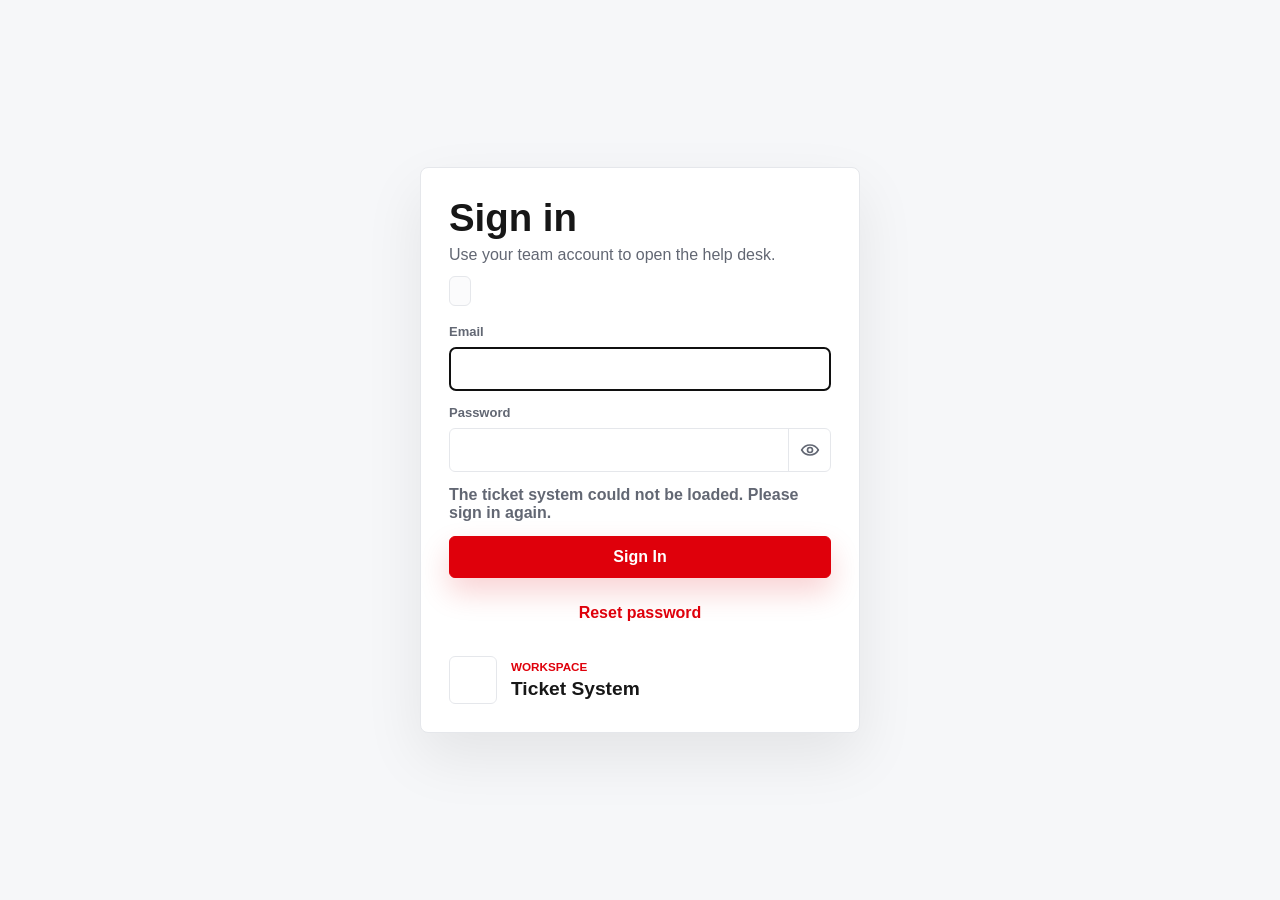
==== commit b08d75c2: "Add company portal login layout" ====
--- a/tickets/index.html
+++ b/tickets/index.html
@@ -6,7 +6,7 @@
     <title>Ticket System</title>
     <link rel="icon" href="/favicon.ico?v=ineedawebsite-20260621" type="image/x-icon" sizes="any" />
     <link rel="shortcut icon" href="/favicon.ico?v=ineedawebsite-20260621" type="image/x-icon" />
-    <link rel="stylesheet" href="styles.css?v=20260627-user-companies" />
+    <link rel="stylesheet" href="styles.css?v=20260627-portal-layout" />
   </head>
   <body>
     <section class="login-screen" id="loginScreen">
@@ -24,8 +24,9 @@
 
         <form class="login-form" id="loginForm">
           <div>
-            <h2>Sign in</h2>
-            <p>Use your team account to open the help desk.</p>
+            <h2 id="loginTitle">Sign in</h2>
+            <p id="loginIntro">Use your team account to open the help desk.</p>
+            <p class="login-portal-hint" id="loginPortalHint" hidden></p>
           </div>
           <label>
             Email
@@ -614,7 +615,8 @@
                       </label>
                       <label>
                         Workspace Name
-                        <input id="companyWorkspaceLabel" maxlength="80" placeholder="Workspace" />
+                        <input id="companyWorkspaceLabel" maxlength="63" pattern="[a-z0-9-]+" placeholder="weneedhelp" title="Use lowercase letters, numbers, and dashes only" autocomplete="off" spellcheck="false" />
+                        <small class="field-hint" id="companyPortalUrl">https://workspace.weneedhelp.us</small>
                       </label>
                       <label>
                         Ticket System Name
@@ -786,6 +788,83 @@
       </main>
     </div>
 
+    <div class="portal-shell" id="portalShell" hidden>
+      <header class="portal-header">
+        <div class="brand">
+          <div class="brand-logo" aria-hidden="true">
+            <img data-brand-logo src="/logo.png" alt="" />
+            <span>TS</span>
+          </div>
+          <div>
+            <p class="eyebrow" data-brand-workspace>Workspace</p>
+            <h1 data-brand-title>Ticket System</h1>
+          </div>
+        </div>
+        <div class="portal-account">
+          <button class="theme-toggle" id="portalThemeToggleButton" type="button" aria-label="Switch theme">
+            <svg class="theme-sun" viewBox="0 0 24 24" aria-hidden="true" focusable="false">
+              <circle cx="12" cy="12" r="4" />
+              <path d="M12 2v3" />
+              <path d="M12 19v3" />
+              <path d="M4.2 4.2l2.1 2.1" />
+              <path d="M17.7 17.7l2.1 2.1" />
+              <path d="M2 12h3" />
+              <path d="M19 12h3" />
+              <path d="M4.2 19.8l2.1-2.1" />
+              <path d="M17.7 6.3l2.1-2.1" />
+            </svg>
+            <svg class="theme-moon" viewBox="0 0 24 24" aria-hidden="true" focusable="false">
+              <path d="M21 14.8A8 8 0 0 1 9.2 3a6.5 6.5 0 1 0 11.8 11.8z" />
+            </svg>
+          </button>
+          <div>
+            <strong id="portalUserName">Signed in</strong>
+            <small id="portalUserRole">Portal user</small>
+          </div>
+          <button class="secondary-button" id="portalLogoutButton" type="button">Log Out</button>
+        </div>
+      </header>
+
+      <main class="portal-main">
+        <section class="portal-hero">
+          <div>
+            <p class="eyebrow">Customer Portal</p>
+            <h2>How can we help?</h2>
+            <p>Open a new request or check the status of your existing tickets.</p>
+          </div>
+          <button class="primary-button" id="portalNewTicketButton" type="button">
+            <span aria-hidden="true">+</span>
+            New Request
+          </button>
+        </section>
+
+        <section class="metrics-grid portal-metrics" aria-label="Portal ticket summary">
+          <article class="metric">
+            <span>Open requests</span>
+            <strong id="portalOpenCount">0</strong>
+          </article>
+          <article class="metric">
+            <span>Completed</span>
+            <strong id="portalDoneCount">0</strong>
+          </article>
+          <article class="metric">
+            <span>Portal URL</span>
+            <strong id="portalUrlLabel">workspace</strong>
+          </article>
+        </section>
+
+        <section class="panel portal-ticket-panel">
+          <div class="panel-header">
+            <div>
+              <p class="eyebrow">Requests</p>
+              <h3>My Tickets</h3>
+            </div>
+          </div>
+          <div class="portal-ticket-list" id="portalTicketList"></div>
+        </section>
+      </main>
+    </div>
+
     <aside class="compose-panel" id="composePanel" hidden aria-label="Create or edit ticket">
       <form id="ticketForm">
         <div class="compose-top">
@@ -814,7 +893,7 @@
         <input class="title-input" id="titleInput" required placeholder="DEFAULT" />
 
         <div class="compose-strip">
-          <label>
+          <label class="tech-only-field">
             Priority
             <select id="priorityInput">
               <option>P1-Highest</option>
@@ -833,13 +912,13 @@
               <option>Access</option>
             </select>
           </label>
-          <label>
+          <label class="tech-only-field">
             Assignee
             <select id="assigneeInput">
               <option value="">Unassigned</option>
             </select>
           </label>
-          <label>
+          <label class="tech-only-field">
             Status
             <select id="statusInput">
               <option>New</option>
@@ -883,7 +962,7 @@
             </label>
           </div>
           <div class="form-grid">
-            <label>
+            <label class="tech-only-field">
               Request user *
               <input id="requestUserInput" required placeholder="Select" />
             </label>
@@ -905,6 +984,6 @@
     </aside>
 
     <script src="categories.js?v=20260626"></script>
-    <script src="app.js?v=20260627-user-companies"></script>
+    <script src="app.js?v=20260627-portal-layout"></script>
   </body>
 </html>
--- a/tickets/styles.css
+++ b/tickets/styles.css
@@ -178,10 +178,131 @@
   padding: 2px 0;
 }
 
+.login-portal-hint {
+  display: inline-flex;
+  min-height: 30px;
+  align-items: center;
+  margin-top: 12px;
+  border: 1px solid var(--line);
+  border-radius: 6px;
+  padding: 0 10px;
+  color: var(--ink);
+  background: var(--panel-soft);
+  font-size: 0.86rem;
+  font-weight: 900;
+}
+
 .app-shell {
   display: grid;
   min-height: 100vh;
   grid-template-columns: 280px minmax(0, 1fr);
+}
+
+.portal-shell {
+  min-height: 100vh;
+  background: var(--bg);
+}
+
+.portal-header {
+  display: flex;
+  min-height: 78px;
+  align-items: center;
+  justify-content: space-between;
+  gap: 18px;
+  border-bottom: 1px solid var(--line);
+  padding: 14px clamp(18px, 4vw, 42px);
+  background: var(--panel);
+}
+
+.portal-account {
+  display: flex;
+  align-items: center;
+  gap: 12px;
+}
+
+.portal-account div {
+  display: grid;
+  gap: 3px;
+  text-align: right;
+}
+
+.portal-account small {
+  color: var(--muted);
+}
+
+.portal-main {
+  display: grid;
+  width: min(1120px, 100%);
+  gap: 22px;
+  margin: 0 auto;
+  padding: 28px;
+}
+
+.portal-hero {
+  display: flex;
+  min-height: 170px;
+  align-items: center;
+  justify-content: space-between;
+  gap: 20px;
+  border: 1px solid var(--line);
+  border-radius: 8px;
+  padding: clamp(20px, 4vw, 34px);
+  background: var(--panel);
+}
+
+.portal-hero div {
+  display: grid;
+  gap: 10px;
+}
+
+.portal-hero p:not(.eyebrow) {
+  color: var(--muted);
+}
+
+.portal-ticket-list {
+  display: grid;
+  gap: 10px;
+}
+
+.portal-ticket-card {
+  display: grid;
+  min-height: 76px;
+  grid-template-columns: minmax(0, 1fr) auto;
+  gap: 14px;
+  align-items: center;
+  border: 1px solid var(--line);
+  border-radius: 8px;
+  padding: 14px;
+  background: var(--panel-soft);
+}
+
+.portal-ticket-card div:first-child {
+  display: grid;
+  min-width: 0;
+  gap: 5px;
+}
+
+.portal-ticket-card strong,
+.portal-ticket-card span {
+  overflow: hidden;
+  text-overflow: ellipsis;
+  white-space: nowrap;
+}
+
+.portal-ticket-card span,
+.portal-ticket-card small {
+  color: var(--muted);
+}
+
+.portal-ticket-meta {
+  display: flex;
+  align-items: center;
+  gap: 12px;
+}
+
+.portal-metrics .metric strong {
+  overflow-wrap: anywhere;
+  font-size: 1.35rem;
 }
 
 .sidebar {
@@ -413,6 +534,7 @@
 }
 
 .app-shell[hidden],
+.portal-shell[hidden],
 .login-screen[hidden],
 .login-form[hidden],
 .dashboard-view[hidden],
@@ -426,6 +548,10 @@
   display: none;
 }
 
+.compose-panel.portal-compose .tech-only-field {
+  display: none;
+}
+
 .topbar,
 .queue-header {
   display: flex;
@@ -1135,6 +1261,15 @@
   margin: 0;
 }
 
+.field-hint {
+  overflow: hidden;
+  color: var(--muted);
+  font-size: 12px;
+  font-weight: 700;
+  text-overflow: ellipsis;
+  white-space: nowrap;
+}
+
 .table-wrap {
   overflow: auto;
 }
@@ -1780,6 +1915,20 @@
 
   .quick-filters {
     min-width: 0;
+  }
+
+  .portal-header,
+  .portal-hero {
+    align-items: stretch;
+    flex-direction: column;
+  }
+
+  .portal-account {
+    justify-content: space-between;
+  }
+
+  .portal-account div {
+    text-align: left;
   }
 }
 
@@ -1826,6 +1975,18 @@
     width: 100%;
   }
 
+  .portal-main {
+    padding: 18px;
+  }
+
+  .portal-ticket-card {
+    grid-template-columns: 1fr;
+  }
+
+  .portal-ticket-meta {
+    justify-content: space-between;
+  }
+
   .company-form-actions {
     align-items: stretch;
     flex-direction: column;
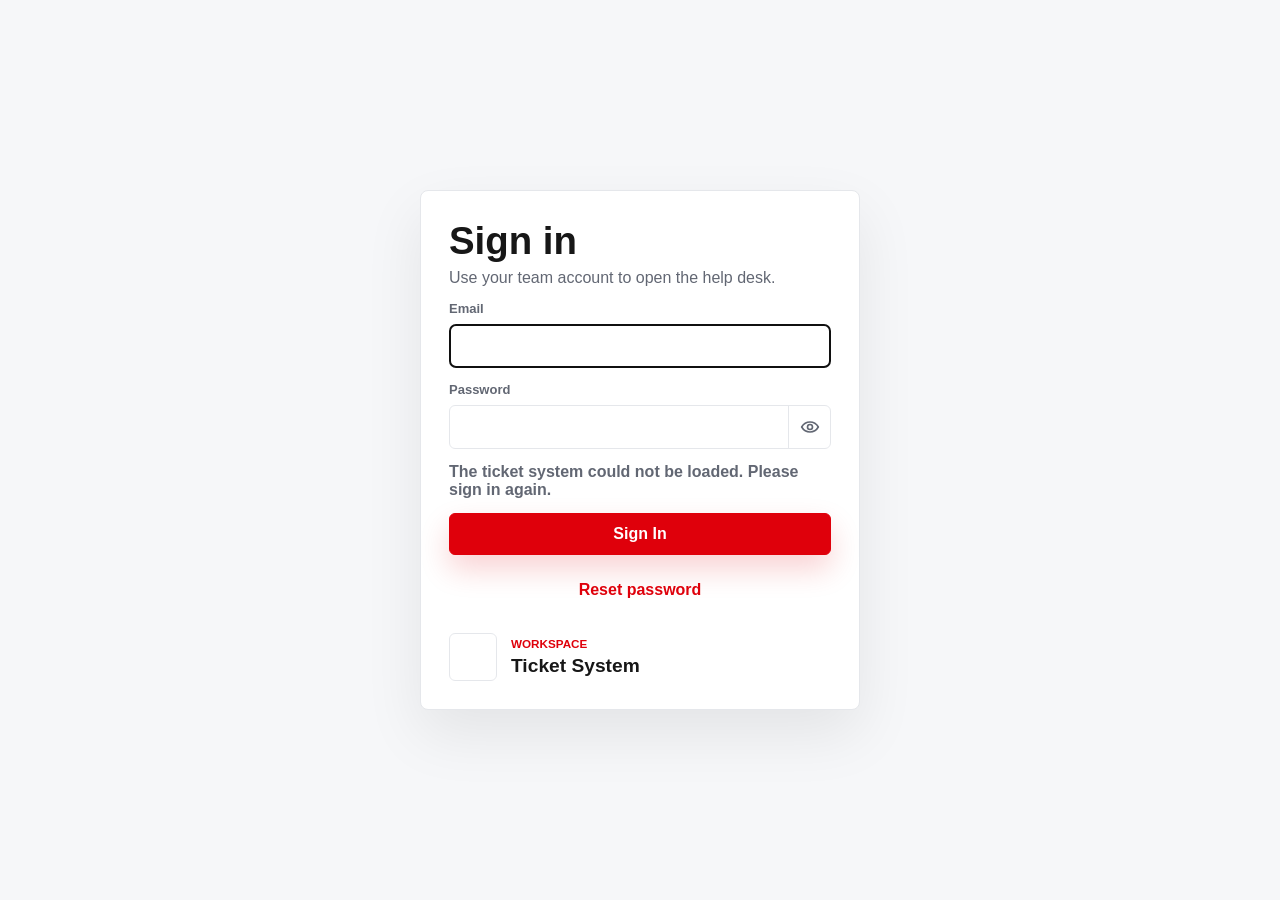
==== commit 2b1cc95b: "Hide portal hint on main login" ====
--- a/tickets/index.html
+++ b/tickets/index.html
@@ -6,7 +6,7 @@
     <title>Ticket System</title>
     <link rel="icon" href="/favicon.ico?v=ineedawebsite-20260621" type="image/x-icon" sizes="any" />
     <link rel="shortcut icon" href="/favicon.ico?v=ineedawebsite-20260621" type="image/x-icon" />
-    <link rel="stylesheet" href="styles.css?v=20260627-portal-layout" />
+    <link rel="stylesheet" href="styles.css?v=20260627-login-hint" />
   </head>
   <body>
     <section class="login-screen" id="loginScreen">
@@ -230,6 +230,7 @@
             </span>
             <small id="currentUserRole"></small>
           </div>
+          <a class="secondary-button site-switch-button" id="openUserPortalButton" href="https://weneedhelp.weneedhelp.us">User Portal</a>
           <button class="secondary-button" id="logoutButton" type="button">Log Out</button>
         </div>
       </aside>
@@ -821,6 +822,7 @@
             <strong id="portalUserName">Signed in</strong>
             <small id="portalUserRole">Portal user</small>
           </div>
+          <a class="secondary-button site-switch-button" id="openTicketPortalButton" href="https://weneedhelp.us">Ticket Portal</a>
           <button class="secondary-button" id="portalLogoutButton" type="button">Log Out</button>
         </div>
       </header>
@@ -984,6 +986,6 @@
     </aside>
 
     <script src="categories.js?v=20260626"></script>
-    <script src="app.js?v=20260627-portal-layout"></script>
+    <script src="app.js?v=20260627-site-switch"></script>
   </body>
 </html>
--- a/tickets/styles.css
+++ b/tickets/styles.css
@@ -192,6 +192,10 @@
   font-weight: 900;
 }
 
+.login-portal-hint[hidden] {
+  display: none;
+}
+
 .app-shell {
   display: grid;
   min-height: 100vh;
@@ -228,6 +232,18 @@
 
 .portal-account small {
   color: var(--muted);
+}
+
+.site-switch-button {
+  text-decoration: none;
+}
+
+.site-switch-button[hidden] {
+  display: none;
+}
+
+.account-panel .site-switch-button {
+  width: 100%;
 }
 
 .portal-main {
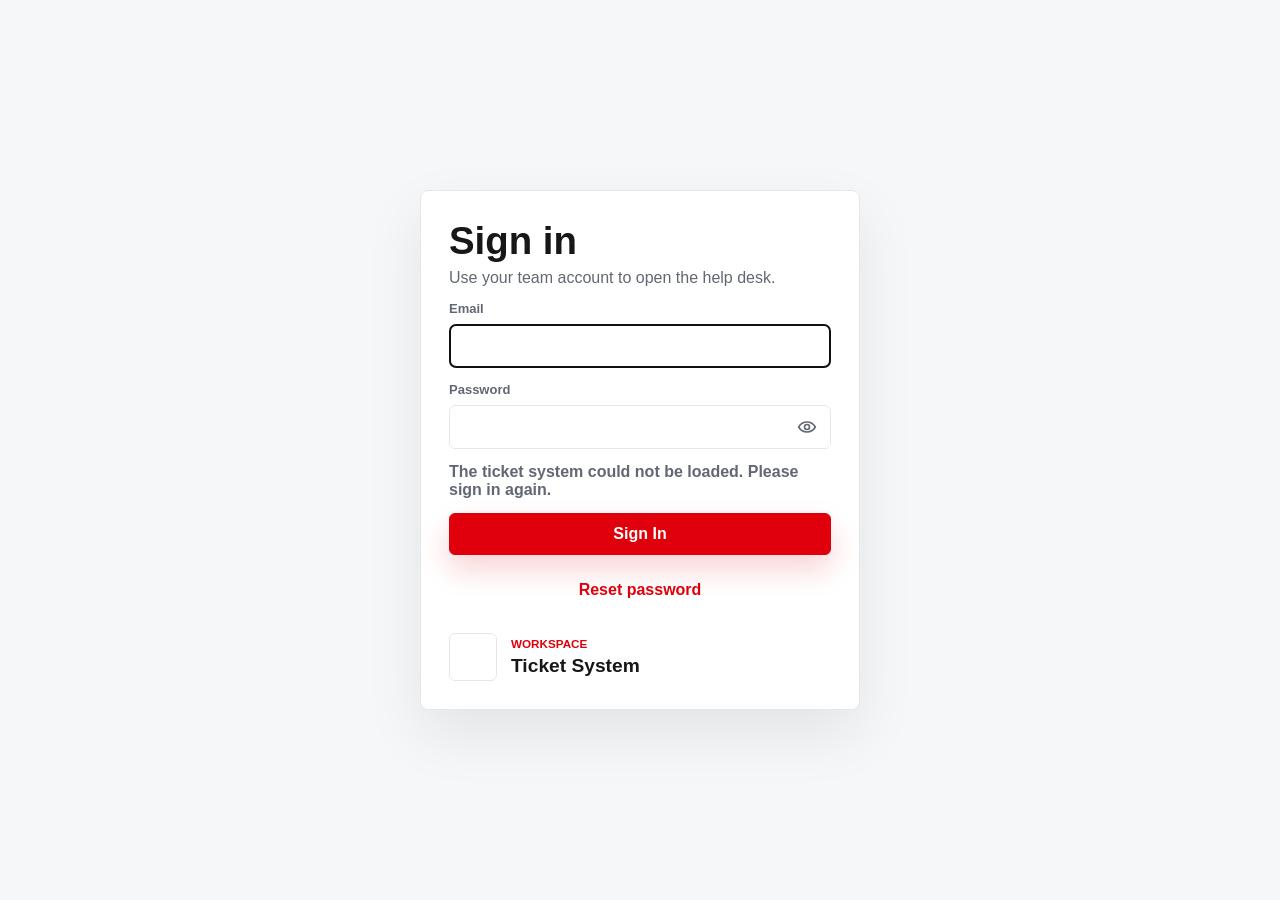
==== commit 73145461: "Refine password visibility button" ====
--- a/tickets/index.html
+++ b/tickets/index.html
@@ -6,7 +6,7 @@
     <title>Ticket System</title>
     <link rel="icon" href="/favicon.ico?v=ineedawebsite-20260621" type="image/x-icon" sizes="any" />
     <link rel="shortcut icon" href="/favicon.ico?v=ineedawebsite-20260621" type="image/x-icon" />
-    <link rel="stylesheet" href="styles.css?v=20260627-login-hint" />
+    <link rel="stylesheet" href="styles.css?v=20260627-password-eye" />
   </head>
   <body>
     <section class="login-screen" id="loginScreen">
--- a/tickets/styles.css
+++ b/tickets/styles.css
@@ -114,23 +114,25 @@
 
 .password-toggle {
   position: absolute;
-  top: 1px;
-  right: 1px;
-  display: grid;
-  width: 42px;
-  height: calc(100% - 2px);
-  min-height: 42px;
+  top: 50%;
+  right: 8px;
+  transform: translateY(-50%);
+  display: grid;
+  width: 32px;
+  height: 32px;
+  min-height: 0;
   place-items: center;
   border: 0;
-  border-left: 1px solid var(--line);
-  border-radius: 0 6px 6px 0;
+  border-radius: 50%;
   color: var(--muted);
   background: transparent;
+  cursor: pointer;
 }
 
 .password-toggle:hover,
 .password-toggle:focus-visible {
   color: var(--red);
+  background: rgba(199, 29, 37, 0.08);
 }
 
 .password-toggle svg {
